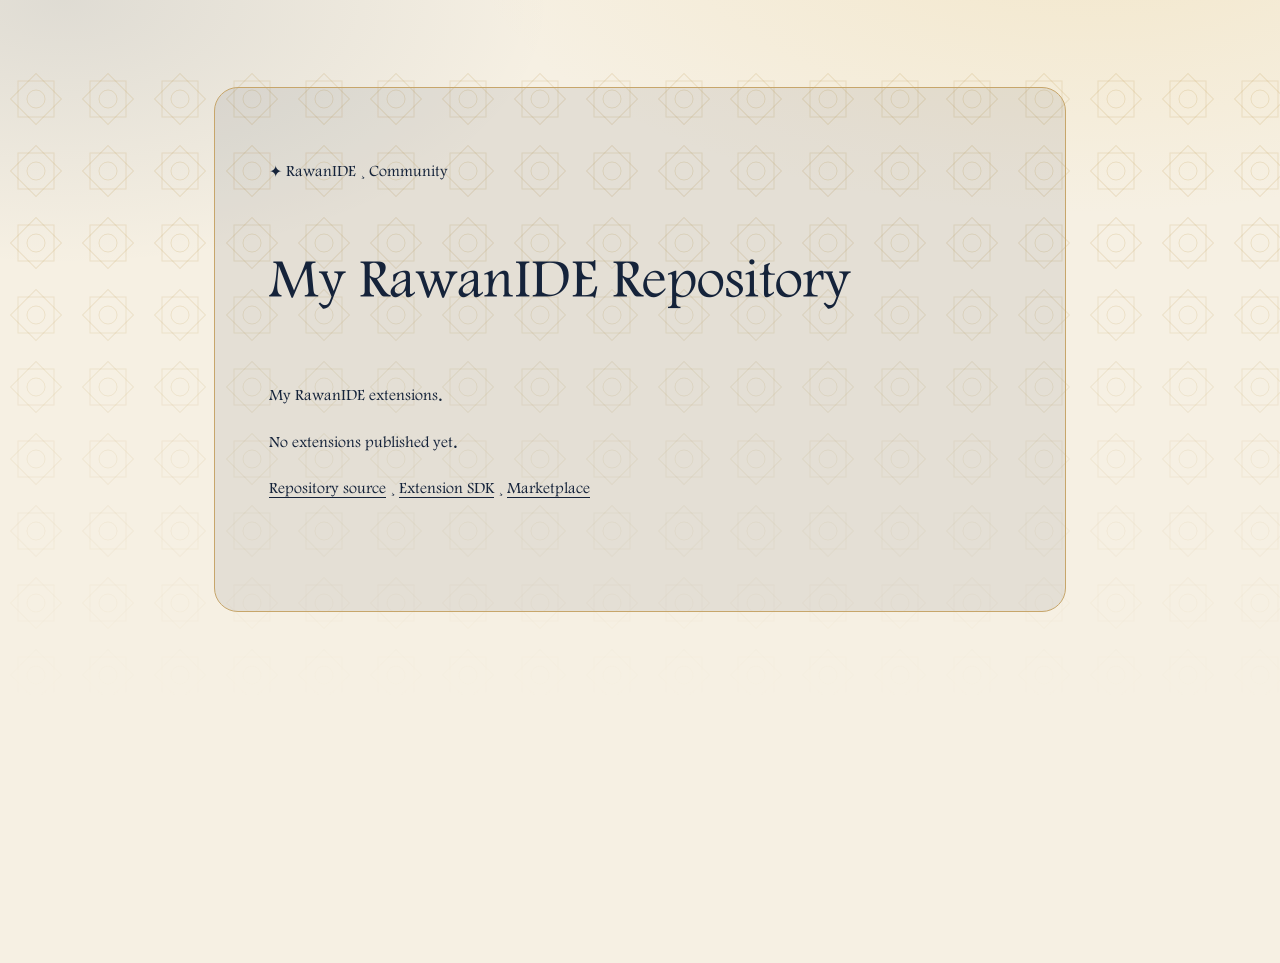
==== index.html @ c5a796df "Initial RawanIDE community repository template" ====
<!doctype html><html lang="en"><head><meta charset="utf-8"><meta name="viewport" content="width=device-width,initial-scale=1"><title>RawanIDE Community Repository</title><link rel="icon" href="./icon.svg"><link rel="stylesheet" href="./assets/site.css"><style>body{margin:0;min-height:100vh} .starter{max-width:900px;margin:7vh auto;padding:24px} .starter article{border:1px solid #c7a66b;border-radius:24px;padding:clamp(22px,5vw,54px);background:rgba(20,32,52,.08)}.starter h1{font-size:clamp(2rem,5vw,3.5rem)}.starter p{line-height:1.9}.starter a{color:inherit;text-decoration:underline} .starter code{font-family:monospace}</style></head><body><main class="starter"><article><p>✦ RawanIDE · Community</p><h1 id="repo-name">Community Repository</h1><p id="repo-description">Extensions for RawanIDE.</p><p id="repo-status">No extensions published yet.</p><p><a id="repo-link" href="https://github.com/elhizazi1/RawanIDE">Repository source</a> · <a href="https://github.com/elhizazi1/rawanide-extension-sdk">Extension SDK</a> · <a href="https://rawanide.elhizazi.me/repositories">Marketplace</a></p><section id="extensions"></section></article></main><!--DATA--><script type="application/json" id="data">{"repository":{"protocol":"1.0","id":"community.example.repository","name":"My RawanIDE Repository","publisher":"Your Publisher Name","description":"My RawanIDE extensions.","homepageUrl":"https://elhizazi1.github.io/rawanide-community-repository-template/","repositoryUrl":"https://github.com/elhizazi1/rawanide-community-repository-template","icon":"https://raw.githubusercontent.com/elhizazi1/rawanide-community-repository-template/main/icon.svg","i18n":{"ar":{"name":"مستودع إضافاتي","description":"إضافاتي لتطبيق روان IDE."},"en":{"name":"My RawanIDE Repository","description":"My extensions for RawanIDE."}},"extensions":[]}}</script><!--/DATA--><script>try{const r=JSON.parse(document.getElementById('data').textContent).repository;if(r){document.title=r.name;document.getElementById('repo-name').textContent=r.name;document.getElementById('repo-description').textContent=r.description;document.getElementById('repo-link').href=r.repositoryUrl;const items=r.extensions||[];document.getElementById('repo-status').textContent=items.length?items.length+' published version(s)':'No extensions published yet.';const box=document.getElementById('extensions');for(const x of items){const p=document.createElement('p');const a=document.createElement('a');a.href=x.downloadUrl;a.textContent=x.name+' · '+x.version;p.appendChild(a);box.appendChild(p)}}}catch(e){console.error(e)}</script></body></html>
---- assets/site.css ----
@font-face { font-family: "Maghribi Assile"; src: url("./fonts/maghribi-assile.ttf") format("truetype"); font-style: normal; font-weight: 100 900; font-display: swap; }
/* Jamal repository pages, v5: one consolidated stylesheet. No external fonts, scripts or images.
   Layout rule: every hero is one CSS grid with named areas (media | id | lead | extra); no absolute positioning, no magic offsets. */
:root {
  --paper: #f6f0e3; --surface: #fffdf8; --ink: #15233a; --ink-2: #5b6578; --line: #e0d3b4; --line-gold: #cfb06a;
  --accent: #8a6420; --lapis: #14294a; --ochre: #b8872b; --ochre-soft: rgba(184,135,43,.16);
  --code-bg: #f8f2e4; --danger: #a33a3a; --ok: #2f6b4f;
  --btn-bg: var(--lapis); --btn-ink: #f3d98b; --h2-ink: var(--lapis); --nav-on: var(--lapis);
  --gold: linear-gradient(135deg, #8f6a1f 0%, #e6c36a 45%, #b8872b 70%, #f0d78c 100%);
  --title: linear-gradient(135deg, #6d4c12, #b8872b 50%, #7a5614);
  --shadow: 0 1px 0 rgba(255,255,255,.7) inset, 0 12px 32px -16px rgba(20,41,74,.28);
  --r: 14px; --r-sm: 10px; --nav-h: 46px;
  --font: "Maghribi Assile", serif;
  --font-head: "Maghribi Assile", serif;
  --mono: ui-monospace, "SFMono-Regular", Menlo, Consolas, "Roboto Mono", monospace;
}
@media (prefers-color-scheme: dark) {
  :root:not([data-theme="light"]) {
    --paper: #0a1424; --surface: #101f38; --ink: #f1e8d0; --ink-2: #a9b3c4; --line: #2b3d5e; --line-gold: #8a7340;
    --accent: #e6c36a; --ochre: #e6c36a; --ochre-soft: rgba(230,195,106,.16); --code-bg: #0c1a30; --danger: #ff8a8e; --ok: #8fd6b0;
    --btn-bg: var(--gold); --btn-ink: #1a1405; --h2-ink: #f1e3b2; --nav-on: #f1e3b2;
    --title: linear-gradient(135deg, #f6e4a6, #d6a93f 55%, #f6e4a6);
    --shadow: 0 1px 0 rgba(255,255,255,.04) inset, 0 16px 36px -18px rgba(0,0,0,.8);
  }
}

* { box-sizing: border-box; }
html { -webkit-text-size-adjust: 100%; scroll-behavior: smooth; scroll-padding-top: calc(var(--nav-h) + 14px); }
body {
  margin: 0; position: relative; min-height: 100vh; color: var(--ink);
  font: 400 16px/1.8 var(--font);
  background: radial-gradient(900px 420px at 85% -80px, rgba(230,195,106,.20), transparent 70%),
              radial-gradient(700px 380px at 5% 0, rgba(20,41,74,.10), transparent 70%), var(--paper);
}
body::before {
  content: ""; position: absolute; inset: 0 0 auto 0; height: 640px; z-index: -1; pointer-events: none;
  background-image: url("data:image/svg+xml;utf8,<svg xmlns='http://www.w3.org/2000/svg' width='72' height='72' viewBox='0 0 72 72'><g fill='none' stroke='%23b8872b' stroke-opacity='.16' stroke-width='1'><rect x='18' y='18' width='36' height='36'/><rect x='18' y='18' width='36' height='36' transform='rotate(45 36 36)'/><circle cx='36' cy='36' r='9'/></g></svg>");
  -webkit-mask-image: linear-gradient(to bottom, #000 30%, transparent); mask-image: linear-gradient(to bottom, #000 30%, transparent);
}
a { color: var(--accent); text-underline-offset: 3px; }
a:hover { text-decoration-thickness: 2px; }
:focus-visible { outline: 3px solid var(--accent); outline-offset: 3px; border-radius: 6px; }
.wrap { width: min(100% - 32px, 1040px); margin-inline: auto; }
.visually-hidden { position: absolute; width: 1px; height: 1px; overflow: hidden; clip: rect(0 0 0 0); white-space: nowrap; }

/* ---------- header + sticky tabs (identical on every page) ---------- */
.bar { padding-block: 12px; }
.bar-in { display: flex; flex-wrap: wrap; align-items: center; justify-content: space-between; gap: 8px 12px; }
.brand { display: inline-flex; flex: none; align-items: center; gap: 10px; color: var(--ink); text-decoration: none; font: 700 21px/1.3 var(--font-head); }
.brand img { width: 36px; height: 36px; flex: none; border-radius: 10px; display: block; box-shadow: 0 0 0 1.5px #d9b45a, 0 6px 14px -6px rgba(20,41,74,.5); }
.brand span { white-space: nowrap; overflow: hidden; text-overflow: ellipsis; }
.langs { display: inline-flex; flex: none; border: 1px solid var(--line); border-radius: 999px; padding: 2px; background: var(--surface); box-shadow: var(--shadow); }
.langs button { appearance: none; border: 0; background: transparent; color: var(--ink-2); font: 600 13px/1 var(--font); padding: 8px 12px; border-radius: 999px; cursor: pointer; min-height: 34px; }
.langs button[aria-pressed="true"] { background: var(--lapis); color: #f3d98b; }
@media (prefers-color-scheme: dark) { :root:not([data-theme="light"]) .langs button[aria-pressed="true"] { background: var(--gold); color: #1a1405; } }

@media (max-width: 479px) { /* four language buttons (GitLab build) must not squeeze the brand */
  .brand { font-size: 18px; gap: 8px; }
  .brand img { width: 32px; height: 32px; }
  .langs button { padding: 8px 9px; font-size: 12.5px; }
}

.nav { position: sticky; top: 0; z-index: 30; background: var(--paper); border-top: 1px solid var(--line); }
@supports (background: color-mix(in srgb, red, blue)) {
  .nav { background: color-mix(in srgb, var(--paper) 92%, transparent); -webkit-backdrop-filter: blur(14px); backdrop-filter: blur(14px); }
}
.nav::after { content: ""; position: absolute; inset: auto 0 0 0; height: 2px; background: linear-gradient(90deg, transparent, var(--line-gold) 15%, #f0d78c 50%, var(--line-gold) 85%, transparent); }
.nav-in { display: flex; height: var(--nav-h); overflow-x: auto; scrollbar-width: none; }
.nav-in::-webkit-scrollbar { display: none; }
.nav a { position: relative; flex: 1 1 auto; display: grid; place-items: center; padding-inline: 12px; white-space: nowrap; text-decoration: none; color: var(--ink-2); font: 700 14.5px/1 var(--font); }
.nav a::after { content: ""; position: absolute; inset: auto 10px 0; height: 3px; border-radius: 3px 3px 0 0; background: var(--gold); transform: scaleX(0); transition: transform .25s; }
.nav a:hover, .nav a[aria-current="page"], .nav a[aria-current="true"] { color: var(--nav-on); }
.nav a:hover::after, .nav a[aria-current="page"]::after, .nav a[aria-current="true"]::after { transform: scaleX(1); }

/* ---------- hero: one grid, three variants ---------- */
.hero {
  --media: 84px; --gap: 14px;
  position: relative; display: grid; align-items: center; column-gap: var(--gap); row-gap: 16px;
  grid-template-columns: var(--media) minmax(0, 1fr);
  grid-template-areas: "media id" "lead lead" "extra extra";
  margin-top: 18px; padding: 18px;
  background: var(--surface); border: 1px solid var(--line-gold); border-radius: 22px; box-shadow: var(--shadow);
}
@supports (background: color-mix(in srgb, red, blue)) { .hero { background: linear-gradient(160deg, var(--surface), color-mix(in srgb, var(--surface) 72%, var(--paper))); } }
.hero::before { content: ""; position: absolute; inset: 6px; border: 1px solid rgba(184,135,43,.30); border-radius: 17px; pointer-events: none; }
body[data-page="ext"] .hero { --media: 76px; grid-template-areas: "crumb crumb" "media id" "lead lead" "extra extra"; }
body[data-page="about"] .hero { --media: 84px; }

.hero-media { grid-area: media; min-width: 0; }
.hero-id { grid-area: id; justify-self: start; min-width: 96px; max-width: 100%; }
.hero > .lead { grid-area: lead; }
.hero-extra { grid-area: extra; min-width: 0; }
.hero > .crumb { grid-area: crumb; justify-self: start; }
.hero-media img { display: block; width: 100%; height: auto; aspect-ratio: 1; object-fit: contain; border-radius: 22%; box-shadow: 0 0 0 2px #d9b45a, 0 12px 26px -12px rgba(20,41,74,.6); }

.hero h1 {
  margin: 0; font: 700 clamp(26px, 5.2vw, 46px)/1.45 var(--font-head); letter-spacing: 0; color: var(--lapis);
  background: var(--title); -webkit-background-clip: text; background-clip: text; -webkit-text-fill-color: transparent;
}
body[data-page="ext"] .hero h1 { font-size: clamp(22px, 4.4vw, 38px); }
/* ornament: its width is the title's width, because .hero-id shrink-wraps the h1 */
.orn { display: flex; align-items: center; gap: 8px; margin-top: 4px; }
.orn::before, .orn::after { content: ""; flex: 1; height: 1px; }
.orn::before { background: linear-gradient(90deg, transparent, var(--line-gold)); }
.orn::after { background: linear-gradient(270deg, transparent, var(--line-gold)); }
[dir="rtl"] .orn::before { background: linear-gradient(270deg, transparent, var(--line-gold)); }
[dir="rtl"] .orn::after { background: linear-gradient(90deg, transparent, var(--line-gold)); }
.orn i { flex: none; width: 8px; height: 8px; background: var(--ochre); transform: rotate(45deg); }

.lead { margin: 0; max-width: 58ch; color: var(--ink-2); font-size: clamp(16px, 2.4vw, 19px); line-height: 1.9; }
.crumb { display: inline-flex; align-items: center; gap: 8px; padding: 8px 14px; border: 1px solid var(--line); border-radius: 999px; background: var(--surface); text-decoration: none; font: 700 14px/1.2 var(--font); }
[dir="rtl"] .crumb .arrow { transform: scaleX(-1); }

@media (min-width: 720px) {
  .hero { --gap: 28px; padding: 40px; row-gap: 14px; }
  .hero::before { inset: 8px; }
  body[data-page="repo"] .hero { --media: 172px; grid-template-columns: minmax(0, 1fr) var(--media); grid-template-areas: "id media" "lead media" "extra media"; }
  body[data-page="ext"] .hero { --media: 104px; grid-template-areas: "crumb crumb" "media id" "media lead" "media extra"; }
  body[data-page="about"] .hero { --media: 128px; grid-template-areas: "media id" "media lead" "media extra"; }
  body[data-page="ext"] .hero-media, body[data-page="about"] .hero-media { align-self: start; }
}

/* ---------- seal ---------- */
.seal { display: block; width: 100%; height: auto; aspect-ratio: 1; color: var(--ink-2); direction: ltr; unicode-bidi: isolate; filter: drop-shadow(0 10px 18px rgba(184,135,43,.35)); }
.seal .ring { fill: none; stroke: currentColor; stroke-width: 2; }
.seal .ring-dash { fill: none; stroke: currentColor; stroke-width: 1; stroke-dasharray: 2 5; opacity: .7; }
.seal .star { fill: none; stroke: currentColor; stroke-width: 2.2; stroke-linejoin: round; }
.seal .ringtext { font: 600 10.5px var(--mono); fill: currentColor; }
.seal .core { font: 800 19px var(--font-head); fill: currentColor; text-anchor: middle; paint-order: stroke; stroke: var(--surface); stroke-width: 5px; stroke-linejoin: round; }
.seal .core.small { font-size: 14px; }
.seal[data-state="verified"] { color: var(--ochre); }
.seal[data-state="verified"] .star { fill: rgba(230,195,106,.28); stroke-dasharray: 400; animation: draw 1.1s ease-out both; }
.seal[data-state="verified"] .ring { stroke-width: 3; }
.seal[data-state="pending"] .ring, .seal[data-state="unknown"] .ring { stroke-dasharray: 6 5; }
@keyframes draw { from { stroke-dashoffset: 400; } to { stroke-dashoffset: 0; } }
/* Preserve the full ornamental verification seal at normal mobile zoom.
   Previously the ring inscription disappeared below 720px, so the badge
   looked different at 100% than at 67% browser zoom. */
@media (max-width: 719px) {
  body[data-page="repo"] .hero { --media: clamp(96px, 26vw, 116px); }
  .seal .ringtext { visibility: visible; }
  .seal .core { font-size: 19px; }
  .seal .core.small { font-size: 14px; }
}
@media (prefers-reduced-motion: reduce) { .seal[data-state="verified"] .star { animation: none; } }

/* ---------- address box, buttons, status ---------- */
.address { display: flex; align-items: stretch; max-width: 640px; background: var(--surface); border: 1px solid var(--line-gold); border-radius: var(--r); box-shadow: var(--shadow); overflow: hidden; }
.address-field { flex: 1; min-width: 0; align-self: center; padding: 12px 14px; font: 500 13px/1.6 var(--mono); direction: ltr; text-align: left; overflow-wrap: anywhere; }
.btn {
  appearance: none; border: 0; cursor: pointer; display: inline-flex; align-items: center; justify-content: center;
  min-height: 46px; padding: 0 20px; border-radius: var(--r-sm); background: var(--btn-bg); color: var(--btn-ink);
  font: 700 14.5px/1 var(--font); white-space: nowrap; text-decoration: none; transition: filter .2s, transform .2s;
}
.btn:hover { filter: brightness(1.12); }
.btn:active { transform: translateY(1px); }
.btn.ghost { background: transparent; color: var(--accent); border: 1px solid var(--line-gold); }
.btn.small { min-height: 34px; padding: 0 12px; font-size: 13px; border-radius: 8px; }
.btn[data-done="1"] { background: var(--ok); color: #fff; }
.address .btn { border-radius: 0; min-height: 0; min-width: 96px; }
.actions { display: flex; flex-wrap: wrap; gap: 10px; }
.status { display: flex; align-items: center; gap: 8px; margin: 14px 0 0; font: 600 14px/1.5 var(--font); color: var(--ink-2); }
.status::before { content: ""; flex: none; width: 10px; height: 10px; border-radius: 50%; background: var(--line); }
.status[data-state="verified"] { color: var(--ink); }
.status[data-state="verified"]::before { background: var(--ochre); box-shadow: 0 0 0 4px var(--ochre-soft); }
.status[data-state="pending"]::before { background: transparent; border: 2px dashed var(--ink-2); }
.status[data-state="unknown"]::before { background: var(--danger); opacity: .7; }

/* ---------- sections ---------- */
section { margin-top: clamp(30px, 6vw, 52px); }
h2 { display: flex; align-items: center; gap: 14px; margin: 0 0 16px; font: 700 clamp(24px, 4.4vw, 34px)/1.4 var(--font-head); color: var(--h2-ink); }
h2::after { content: ""; flex: 1; height: 1px; background: linear-gradient(90deg, var(--line-gold), transparent); }
[dir="rtl"] h2::after { background: linear-gradient(270deg, var(--line-gold), transparent); }
h3 { margin: 0; font: 700 20px/1.4 var(--font-head); }
.hint { margin: 0 0 16px; color: var(--ink-2); font-size: 15px; }

.steps { list-style: none; margin: 0; padding: 0; display: grid; gap: 12px; counter-reset: step; }
.steps li { counter-increment: step; display: grid; grid-template-columns: 36px minmax(0, 1fr); gap: 14px; align-items: center; padding: 14px 16px; background: var(--surface); border: 1px solid var(--line); border-radius: var(--r); box-shadow: var(--shadow); }
.steps li::before { content: counter(step); display: grid; place-items: center; width: 36px; height: 36px; border-radius: 50%; background: var(--gold); color: #1a1405; font: 700 18px/1 var(--font-head); box-shadow: 0 6px 14px -6px rgba(184,135,43,.7); }
.steps p { margin: 0; }
@media (min-width: 760px) {
  .steps { grid-template-columns: repeat(3, minmax(0, 1fr)); }
  .steps li { grid-template-columns: 1fr; align-items: start; gap: 10px; padding: 18px; }
}

.list { display: grid; gap: 16px; grid-template-columns: repeat(auto-fill, minmax(min(100%, 420px), 1fr)); }
.row { position: relative; display: grid; grid-template-columns: 56px minmax(0, 1fr) auto; gap: 14px; align-items: center; padding: 16px; color: inherit; text-decoration: none; background: var(--surface); border: 1px solid var(--line); border-radius: var(--r); box-shadow: var(--shadow); transition: transform .25s, border-color .25s, box-shadow .25s; }
.row:hover { transform: translateY(-3px); border-color: var(--line-gold); box-shadow: 0 18px 36px -18px rgba(184,135,43,.5); }
.row img { display: block; width: 56px; height: 56px; border-radius: 14px; box-shadow: 0 0 0 1.5px #d9b45a, 0 10px 22px -10px rgba(20,41,74,.5); }
.row .meta { margin-top: 8px; }
.row p { margin: 8px 0 0; color: var(--ink-2); font-size: 15px; line-height: 1.7; display: -webkit-box; -webkit-line-clamp: 2; -webkit-box-orient: vertical; overflow: hidden; }
.chev { color: var(--ochre); font-size: 22px; line-height: 1; }
[dir="rtl"] .chev { transform: scaleX(-1); }
@media (min-width: 720px) { .row { grid-template-columns: 64px minmax(0, 1fr) auto; gap: 16px; padding: 20px; } .row img { width: 64px; height: 64px; } }
.empty { padding: 18px; color: var(--ink-2); border: 1px dashed var(--line); border-radius: var(--r); }

.meta { display: flex; flex-wrap: wrap; gap: 8px; }
.tag { display: inline-flex; align-items: center; padding: 7px 12px; font: 700 12.5px/1 var(--font); color: var(--accent); background: rgba(184,135,43,.08); border: 1px solid #d9bf7f; border-radius: 999px; unicode-bidi: plaintext; }
.tag.safe { color: var(--ok); background: rgba(47,107,79,.10); border-color: rgba(47,107,79,.45); }
.tag.safe::before { content: "✓"; margin-inline-end: 6px; font-weight: 800; }
@media (prefers-color-scheme: dark) { :root:not([data-theme="light"]) .tag.safe { background: rgba(143,214,176,.08); border-color: rgba(143,214,176,.45); } }

dl.facts { display: grid; grid-template-columns: minmax(120px, 220px) minmax(0, 1fr); margin: 0; overflow: hidden; background: var(--surface); border: 1px solid var(--line-gold); border-radius: var(--r); box-shadow: var(--shadow); }
dl.facts dt, dl.facts dd { margin: 0; padding: 12px 16px; border-bottom: 1px solid var(--line); }
dl.facts dt { background: var(--ochre-soft); color: var(--ink); font-weight: 700; font-size: 14px; }
dl.facts dd { min-width: 0; overflow-wrap: anywhere; }
dl.facts dt:nth-last-of-type(1), dl.facts dt:nth-last-of-type(1) + dd { border-bottom: 0; }
.mono { font: 13.5px var(--mono); direction: ltr; unicode-bidi: isolate; }
[dir="rtl"] dd.mono { text-align: right; }
.hash { display: flex; align-items: center; gap: 10px; flex-wrap: wrap; }
.hash .mono { word-break: break-all; }
@media (max-width: 640px) {
  dl.facts { grid-template-columns: 1fr; }
  dl.facts dt { border-bottom: 0; padding-bottom: 4px; }
  dl.facts dd { padding-top: 10px; }
}

.cards { display: grid; gap: 14px; grid-template-columns: repeat(auto-fill, minmax(min(100%, 230px), 1fr)); }
.card { display: grid; gap: 2px; padding: 16px 18px; color: inherit; text-decoration: none; background: var(--surface); border: 1px solid var(--line); border-radius: var(--r); box-shadow: var(--shadow); transition: transform .25s, border-color .25s; }
a.card:hover { transform: translateY(-3px); border-color: var(--line-gold); }
.card small { color: var(--accent); font: 700 13px/1.6 var(--font); }
.card b { font: 700 17px/1.5 var(--mono); direction: ltr; unicode-bidi: isolate; overflow-wrap: anywhere; }
[dir="rtl"] .card b { text-align: right; }

.tools { display: flex; flex-wrap: wrap; gap: 10px; margin: 0 0 16px; }
.tools input { flex: 1; min-width: 200px; padding: 14px 16px; font: 500 15px/1 var(--font); color: var(--ink); background: var(--surface); border: 1px solid var(--line); border-radius: 999px; }
.tools input:focus { outline: 3px solid var(--ochre-soft); border-color: var(--line-gold); }
.tools .count { align-self: center; color: var(--ink-2); font: 600 13px/1 var(--font); }

/* extension content blocks (snippets, commands, terminal theme) */
.panel { background: var(--surface); border: 1px solid var(--line-gold); border-radius: var(--r); box-shadow: var(--shadow); }
.snip { display: grid; gap: 8px; padding: 14px 16px; border-bottom: 1px solid var(--line); }
.snip:last-child { border-bottom: 0; }
.snip-top { display: flex; flex-wrap: wrap; align-items: center; gap: 8px 12px; }
.snip small { color: var(--ink-2); }
.trigger { padding: 6px 10px; font: 700 14px/1 var(--mono); direction: ltr; color: #f3d98b; background: var(--lapis); border-radius: 6px; }
pre.code { margin: 0; padding: 12px 14px; overflow-x: auto; font: 13px/1.6 var(--mono); direction: ltr; text-align: left; tab-size: 2; background: var(--code-bg); border: 1px solid var(--line); border-radius: 8px; }
.term { padding: 18px; overflow-x: auto; font: 14px/1.7 var(--mono); direction: ltr; text-align: left; border-radius: var(--r); }
.term .cursor { display: inline-block; width: .6em; height: 1.1em; vertical-align: -.2em; }
.swatches { display: grid; grid-template-columns: repeat(8, minmax(0, 1fr)); gap: 6px; margin-top: 14px; }
.swatches span { aspect-ratio: 1; border-radius: 6px; border: 1px solid rgba(127,127,127,.35); }

/* ---------- footer ---------- */
footer { margin-top: clamp(36px, 7vw, 64px); color: #c9d2e3; font-size: 14px; background: var(--lapis); border-top: 3px solid transparent; border-image: var(--gold) 1; }
footer a { color: #f3d98b; }
.foot { display: grid; gap: 10px; padding-block: 24px 30px; }
.foot .links { display: flex; flex-wrap: wrap; gap: 6px 18px; }
@media (min-width: 720px) { .foot { grid-template-columns: minmax(0, 1fr) auto; align-items: center; } .foot small { grid-column: 1 / -1; } }

/* Extension screenshots: one swipeable row */
.shots { display: flex; gap: 14px; overflow-x: auto; padding: 4px 2px 12px; scroll-snap-type: x proximity; -webkit-overflow-scrolling: touch; }
.shots figure { flex: 0 0 auto; margin: 0; width: min(78vw, 300px); scroll-snap-align: start; }
.shots a { display: block; background: var(--surface); border: 1px solid var(--line); border-radius: var(--r); overflow: hidden; box-shadow: var(--shadow); }
.shots img { display: block; width: 100%; height: auto; }
.shots figcaption { margin-top: 8px; color: var(--muted, inherit); font-size: 13px; line-height: 1.6; }

/* Single default Maghribi Assile font for Arabic and English site text. */

/* Shared typography for both language modes. */
html, body, button, input, select, textarea { font-family: var(--font); }
html code, html pre, html kbd, html samp, html .mono, html .address-field, html .trigger, html .term, html .card b { font-family: var(--mono); }
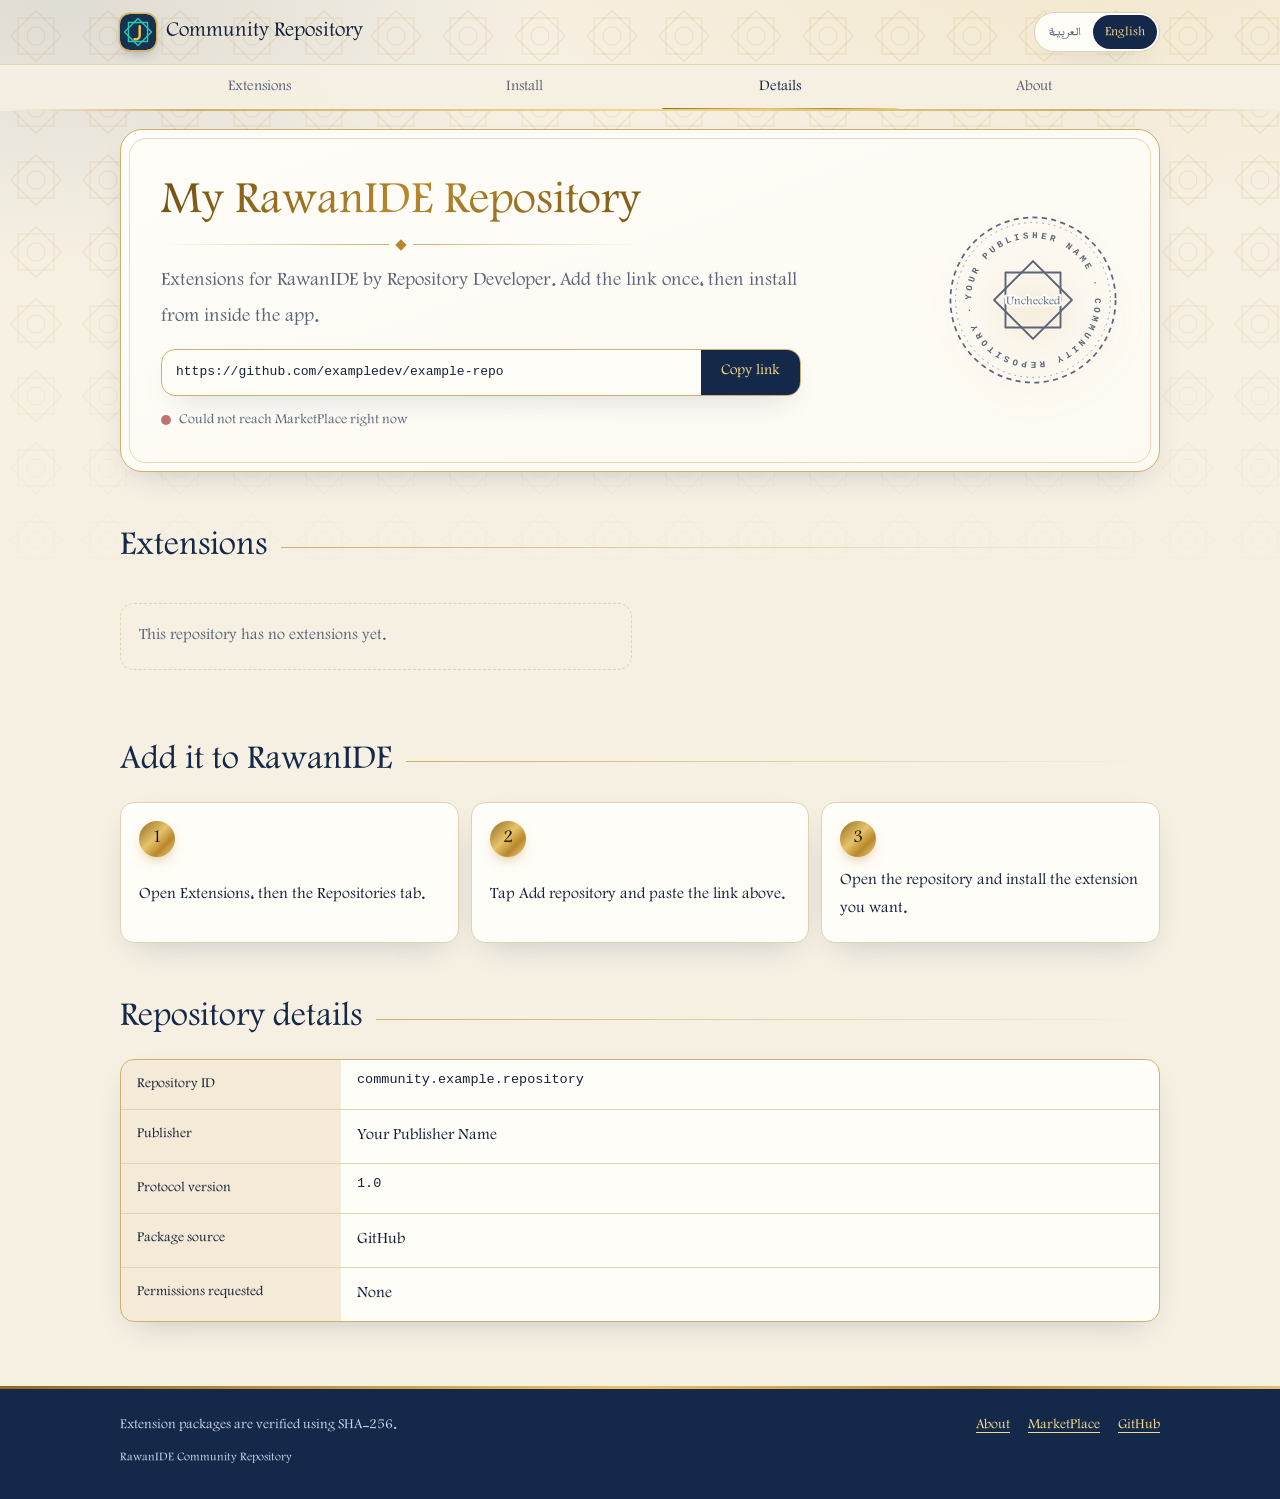
==== commit 22670593: "update" ====
--- a/index.html
+++ b/index.html
@@ -1 +1,83 @@
-<!doctype html><html lang="en"><head><meta charset="utf-8"><meta name="viewport" content="width=device-width,initial-scale=1"><title>RawanIDE Community Repository</title><link rel="icon" href="./icon.svg"><link rel="stylesheet" href="./assets/site.css"><style>body{margin:0;min-height:100vh} .starter{max-width:900px;margin:7vh auto;padding:24px} .starter article{border:1px solid #c7a66b;border-radius:24px;padding:clamp(22px,5vw,54px);background:rgba(20,32,52,.08)}.starter h1{font-size:clamp(2rem,5vw,3.5rem)}.starter p{line-height:1.9}.starter a{color:inherit;text-decoration:underline} .starter code{font-family:monospace}</style></head><body><main class="starter"><article><p>✦ RawanIDE · Community</p><h1 id="repo-name">Community Repository</h1><p id="repo-description">Extensions for RawanIDE.</p><p id="repo-status">No extensions published yet.</p><p><a id="repo-link" href="https://github.com/elhizazi1/RawanIDE">Repository source</a> · <a href="https://github.com/elhizazi1/rawanide-extension-sdk">Extension SDK</a> · <a href="https://rawanide.elhizazi.me/repositories">Marketplace</a></p><section id="extensions"></section></article></main><!--DATA--><script type="application/json" id="data">{"repository":{"protocol":"1.0","id":"community.example.repository","name":"My RawanIDE Repository","publisher":"Your Publisher Name","description":"My RawanIDE extensions.","homepageUrl":"https://elhizazi1.github.io/rawanide-community-repository-template/","repositoryUrl":"https://github.com/elhizazi1/rawanide-community-repository-template","icon":"https://raw.githubusercontent.com/elhizazi1/rawanide-community-repository-template/main/icon.svg","i18n":{"ar":{"name":"مستودع إضافاتي","description":"إضافاتي لتطبيق روان IDE."},"en":{"name":"My RawanIDE Repository","description":"My extensions for RawanIDE."}},"extensions":[]}}</script><!--/DATA--><script>try{const r=JSON.parse(document.getElementById('data').textContent).repository;if(r){document.title=r.name;document.getElementById('repo-name').textContent=r.name;document.getElementById('repo-description').textContent=r.description;document.getElementById('repo-link').href=r.repositoryUrl;const items=r.extensions||[];document.getElementById('repo-status').textContent=items.length?items.length+' published version(s)':'No extensions published yet.';const box=document.getElementById('extensions');for(const x of items){const p=document.createElement('p');const a=document.createElement('a');a.href=x.downloadUrl;a.textContent=x.name+' · '+x.version;p.appendChild(a);box.appendChild(p)}}}catch(e){console.error(e)}</script></body></html>+<!doctype html>
+<html lang="ar" dir="rtl">
+<head>
+<meta charset="utf-8">
+<meta name="viewport" content="width=device-width, initial-scale=1">
+<title>RawanIDE Community Repository</title>
+<meta name="description" content="Customizable RawanIDE extension community repository.">
+<meta name="color-scheme" content="light dark">
+<link rel="icon" href="icon.svg" type="image/svg+xml">
+<link rel="stylesheet" href="assets/site.css">
+<script src="assets/site.js" defer></script>
+<script src="assets/extras.js" defer></script>
+</head>
+<body data-page="repo" data-root="">
+<header class="bar">
+  <div class="wrap bar-in">
+    <a class="brand" href="./"><img src="icon.svg" alt="" width="36" height="36"><span data-i18n="brand">مستودع المجتمع</span></a>
+    <div class="langs" data-langs role="group" aria-label="Language"></div>
+  </div>
+</header>
+<nav class="nav" aria-label="Main">
+  <div class="wrap nav-in">
+    <a href="#extensions" data-i18n="nav_ext" aria-current="true">الإضافات</a>
+    <a href="#how" data-i18n="nav_how">التثبيت</a>
+    <a href="#details" data-i18n="nav_details">التفاصيل</a>
+    <a href="about/" data-i18n="nav_about">عن المطوّر</a>
+  </div>
+</nav>
+<div class="wrap">
+  <main>
+    <div class="hero">
+      <div class="hero-media" data-seal></div>
+      <div class="hero-id">
+        <h1 data-repo-name>مستودع مجتمع RawanIDE</h1>
+        <div class="orn" aria-hidden="true"><i></i></div>
+      </div>
+      <p class="lead" data-i18n="hero_lead">إضافات RawanIDE من مطوري المجتمع. أضف الرابط مرة واحدة ثم ثبّت الإضافات من داخل التطبيق.</p>
+      <div class="hero-extra">
+        <span class="visually-hidden" id="url-label" data-i18n="url_label">رابط المستودع</span>
+        <div class="address">
+          <div class="address-field" data-repo-url aria-labelledby="url-label" tabindex="0"></div>
+          <button class="btn" type="button" data-copy-main>نسخ الرابط</button>
+        </div>
+        <p class="status" data-status data-state="checking" role="status">جارٍ التحقق من MarketPlace…</p>
+      </div>
+    </div>
+
+    <section id="extensions" aria-labelledby="ext-h">
+      <h2 id="ext-h" data-i18n="ext_title">الإضافات</h2>
+      <div class="list" data-ext-list></div>
+    </section>
+
+    <section id="how" aria-labelledby="how-h">
+      <h2 id="how-h" data-i18n="how_title">أضفه إلى RawanIDE</h2>
+      <ol class="steps">
+        <li><p data-i18n="step1">افتح الإضافات ثم تبويب المستودعات.</p></li>
+        <li><p data-i18n="step2">اضغط «إضافة مستودع» والصق الرابط أعلاه.</p></li>
+        <li><p data-i18n="step3">افتح المستودع وثبّت الإضافة التي تريدها.</p></li>
+      </ol>
+    </section>
+
+    <section id="details" aria-labelledby="facts-h">
+      <h2 id="facts-h" data-i18n="facts_title">تفاصيل المستودع</h2>
+      <dl class="facts" data-facts></dl>
+    </section>
+  </main>
+</div>
+
+<footer>
+  <div class="wrap foot">
+    <span data-i18n="foot_note">تُتحقَّق سلامة حزم الإضافات باستخدام SHA-256.</span>
+    <span class="links">
+      <a href="about/" data-i18n="nav_about">عن المطوّر</a>
+      <a href="https://rawanide.elhizazi.me/repositories" rel="noopener" data-i18n="foot_market">MarketPlace</a>
+      <a href="" data-repository-source-link rel="noopener" hidden>Source</a>
+      
+    </span>
+    <small>RawanIDE Community Repository</small>
+  </div>
+</footer>
+<!--DATA--><script type="application/json" id="data">{"repository":{"protocol":"1.0","id":"community.example.repository","name":"My RawanIDE Repository","publisher":"Your Publisher Name","description":"My RawanIDE extensions.","homepageUrl":"https://exampledev.github.io/example-repo/","repositoryUrl":"https://github.com/exampledev/example-repo","icon":"https://raw.githubusercontent.com/exampledev/example-repo/main/icon.svg","i18n":{"ar":{"name":"مستودع إضافاتي","description":"إضافاتي لتطبيق روان IDE."},"en":{"name":"My RawanIDE Repository","description":"My extensions for RawanIDE."}},"extensions":[]},"developer":{"schemaVersion":1,"name":"Your Publisher Name","repositoryName":"My RawanIDE Repository","description":"My RawanIDE extensions.","i18n":{"ar":{"name":"مستودع إضافاتي","description":"إضافاتي لتطبيق روان IDE."}},"avatarUrl":"assets/developer-avatar.svg","website":"","github":"","gitlab":"","email":"","defaultLanguage":"ar"}}</script><!--/DATA-->
+</body>
+</html>
--- a/assets/site.css
+++ b/assets/site.css
@@ -54,7 +54,7 @@
 .langs button[aria-pressed="true"] { background: var(--lapis); color: #f3d98b; }
 @media (prefers-color-scheme: dark) { :root:not([data-theme="light"]) .langs button[aria-pressed="true"] { background: var(--gold); color: #1a1405; } }
 
-@media (max-width: 479px) { /* four language buttons (GitLab build) must not squeeze the brand */
+@media (max-width: 479px) { /* language buttons must not squeeze the brand */
   .brand { font-size: 18px; gap: 8px; }
   .brand img { width: 32px; height: 32px; }
   .langs button { padding: 8px 9px; font-size: 12.5px; }
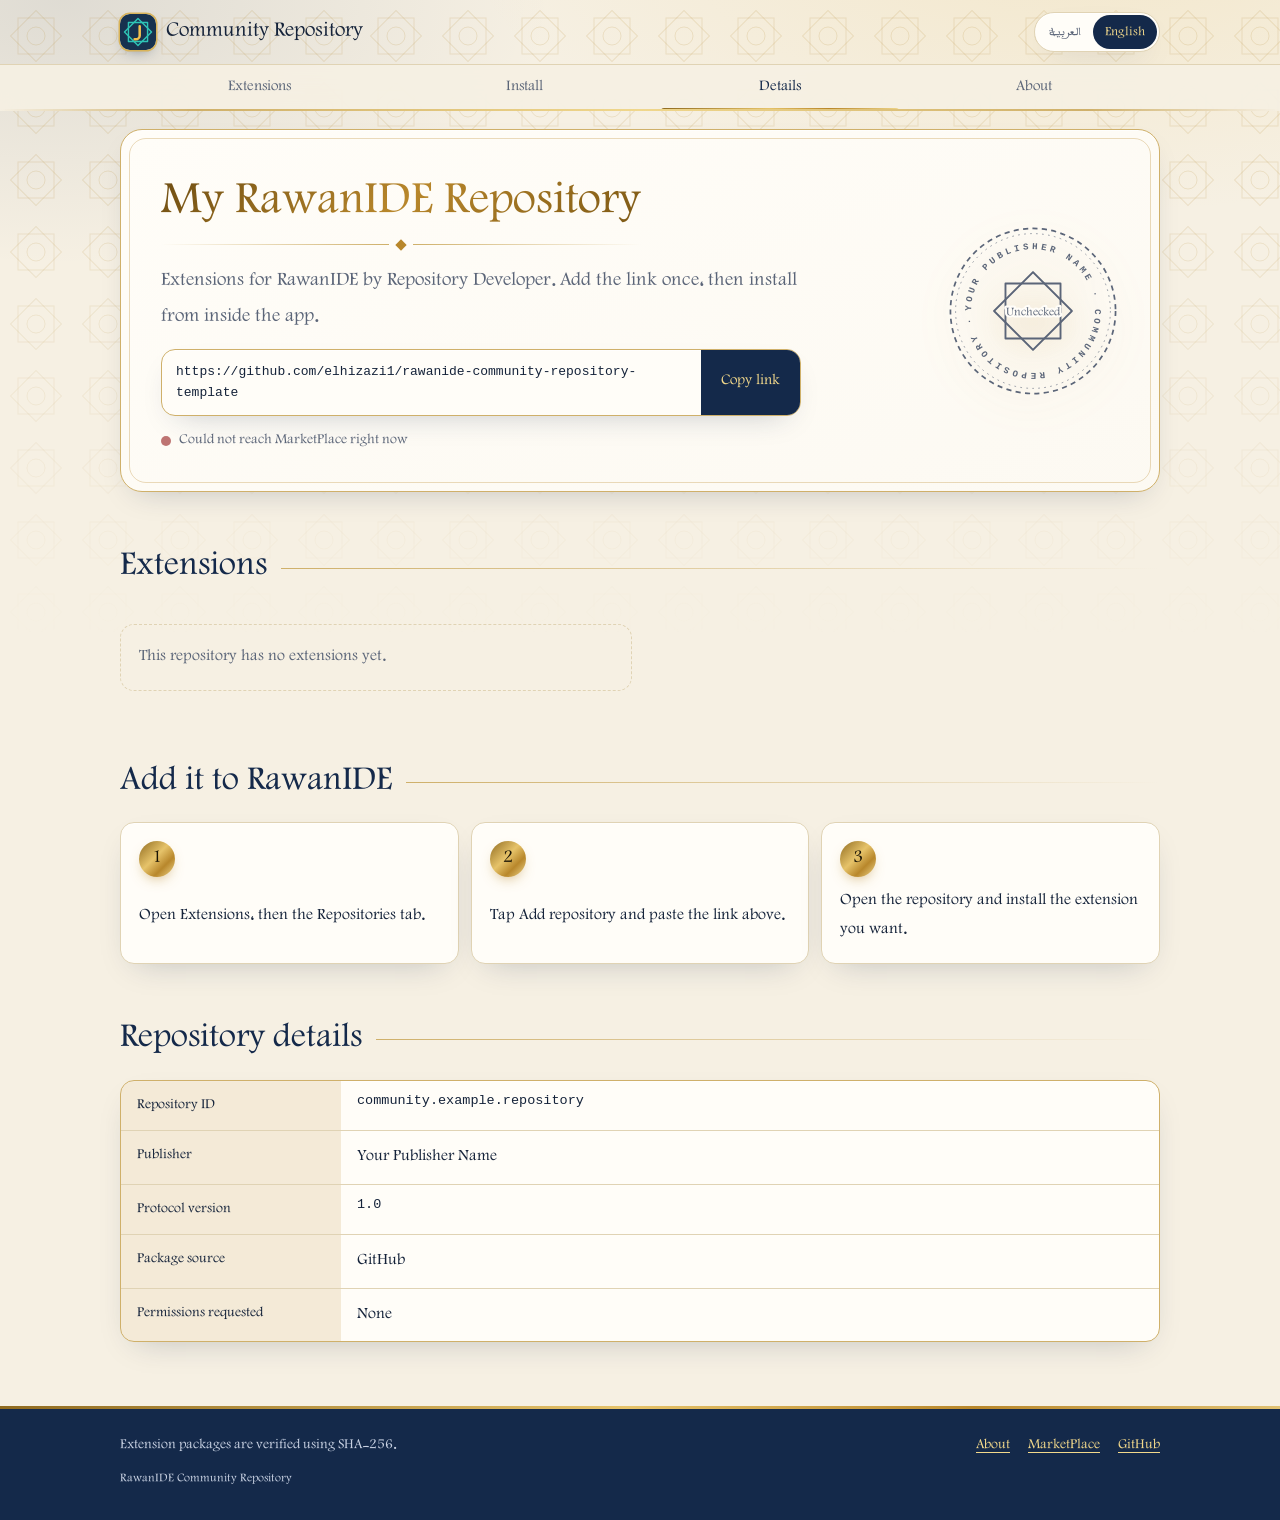
==== commit 63b643f6: "chore: publish community repository [skip ci]" ====
--- a/index.html
+++ b/index.html
@@ -78,6 +78,6 @@
     <small>RawanIDE Community Repository</small>
   </div>
 </footer>
-<!--DATA--><script type="application/json" id="data">{"repository":{"protocol":"1.0","id":"community.example.repository","name":"My RawanIDE Repository","publisher":"Your Publisher Name","description":"My RawanIDE extensions.","homepageUrl":"https://exampledev.github.io/example-repo/","repositoryUrl":"https://github.com/exampledev/example-repo","icon":"https://raw.githubusercontent.com/exampledev/example-repo/main/icon.svg","i18n":{"ar":{"name":"مستودع إضافاتي","description":"إضافاتي لتطبيق روان IDE."},"en":{"name":"My RawanIDE Repository","description":"My extensions for RawanIDE."}},"extensions":[]},"developer":{"schemaVersion":1,"name":"Your Publisher Name","repositoryName":"My RawanIDE Repository","description":"My RawanIDE extensions.","i18n":{"ar":{"name":"مستودع إضافاتي","description":"إضافاتي لتطبيق روان IDE."}},"avatarUrl":"assets/developer-avatar.svg","website":"","github":"","gitlab":"","email":"","defaultLanguage":"ar"}}</script><!--/DATA-->
+<!--DATA--><script type="application/json" id="data">{"repository":{"protocol":"1.0","id":"community.example.repository","name":"My RawanIDE Repository","publisher":"Your Publisher Name","description":"My RawanIDE extensions.","homepageUrl":"https://elhizazi1.github.io/rawanide-community-repository-template/","repositoryUrl":"https://github.com/elhizazi1/rawanide-community-repository-template","icon":"https://raw.githubusercontent.com/elhizazi1/rawanide-community-repository-template/main/icon.svg","i18n":{"ar":{"name":"مستودع إضافاتي","description":"إضافاتي لتطبيق روان IDE."},"en":{"name":"My RawanIDE Repository","description":"My extensions for RawanIDE."}},"extensions":[]},"developer":{"schemaVersion":1,"name":"Your Publisher Name","repositoryName":"My RawanIDE Repository","description":"My RawanIDE extensions.","i18n":{"ar":{"name":"مستودع إضافاتي","description":"إضافاتي لتطبيق روان IDE."}},"avatarUrl":"assets/developer-avatar.svg","website":"","github":"","gitlab":"","email":"","defaultLanguage":"ar"}}</script><!--/DATA-->
 </body>
 </html>
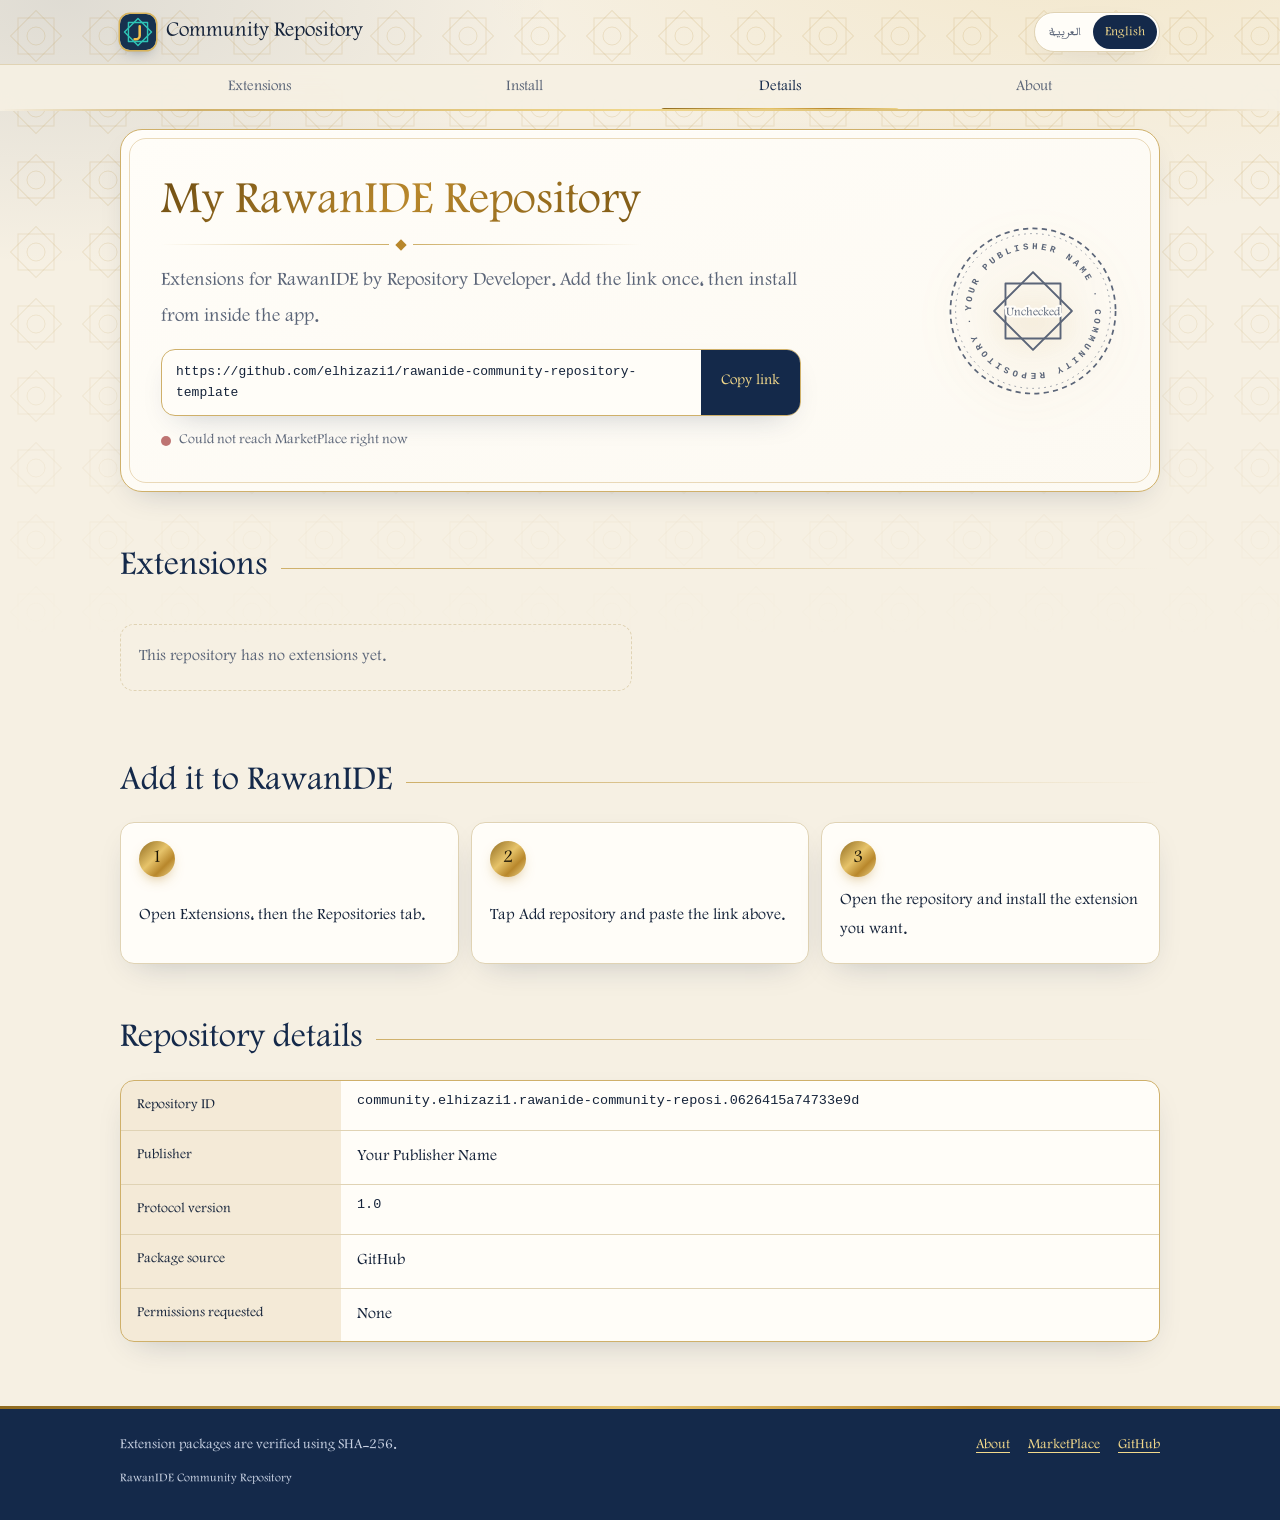
==== commit f563a025: "chore: publish community repository [skip ci]" ====
--- a/index.html
+++ b/index.html
@@ -78,6 +78,6 @@
     <small>RawanIDE Community Repository</small>
   </div>
 </footer>
-<!--DATA--><script type="application/json" id="data">{"repository":{"protocol":"1.0","id":"community.example.repository","name":"My RawanIDE Repository","publisher":"Your Publisher Name","description":"My RawanIDE extensions.","homepageUrl":"https://elhizazi1.github.io/rawanide-community-repository-template/","repositoryUrl":"https://github.com/elhizazi1/rawanide-community-repository-template","icon":"https://raw.githubusercontent.com/elhizazi1/rawanide-community-repository-template/main/icon.svg","i18n":{"ar":{"name":"مستودع إضافاتي","description":"إضافاتي لتطبيق روان IDE."},"en":{"name":"My RawanIDE Repository","description":"My extensions for RawanIDE."}},"extensions":[]},"developer":{"schemaVersion":1,"name":"Your Publisher Name","repositoryName":"My RawanIDE Repository","description":"My RawanIDE extensions.","i18n":{"ar":{"name":"مستودع إضافاتي","description":"إضافاتي لتطبيق روان IDE."}},"avatarUrl":"assets/developer-avatar.svg","website":"","github":"","gitlab":"","email":"","defaultLanguage":"ar"}}</script><!--/DATA-->
+<!--DATA--><script type="application/json" id="data">{"repository":{"protocol":"1.0","id":"community.elhizazi1.rawanide-community-reposi.0626415a74733e9d","name":"My RawanIDE Repository","publisher":"Your Publisher Name","description":"My RawanIDE extensions.","homepageUrl":"https://elhizazi1.github.io/rawanide-community-repository-template/","repositoryUrl":"https://github.com/elhizazi1/rawanide-community-repository-template","icon":"https://raw.githubusercontent.com/elhizazi1/rawanide-community-repository-template/main/icon.svg","i18n":{"ar":{"name":"مستودع إضافاتي","description":"إضافاتي لتطبيق روان IDE."},"en":{"name":"My RawanIDE Repository","description":"My extensions for RawanIDE."}},"extensions":[]},"developer":{"schemaVersion":1,"name":"Your Publisher Name","repositoryName":"My RawanIDE Repository","description":"My RawanIDE extensions.","i18n":{"ar":{"name":"مستودع إضافاتي","description":"إضافاتي لتطبيق روان IDE."}},"avatarUrl":"assets/developer-avatar.svg","website":"","github":"","gitlab":"","email":"","defaultLanguage":"ar"}}</script><!--/DATA-->
 </body>
 </html>
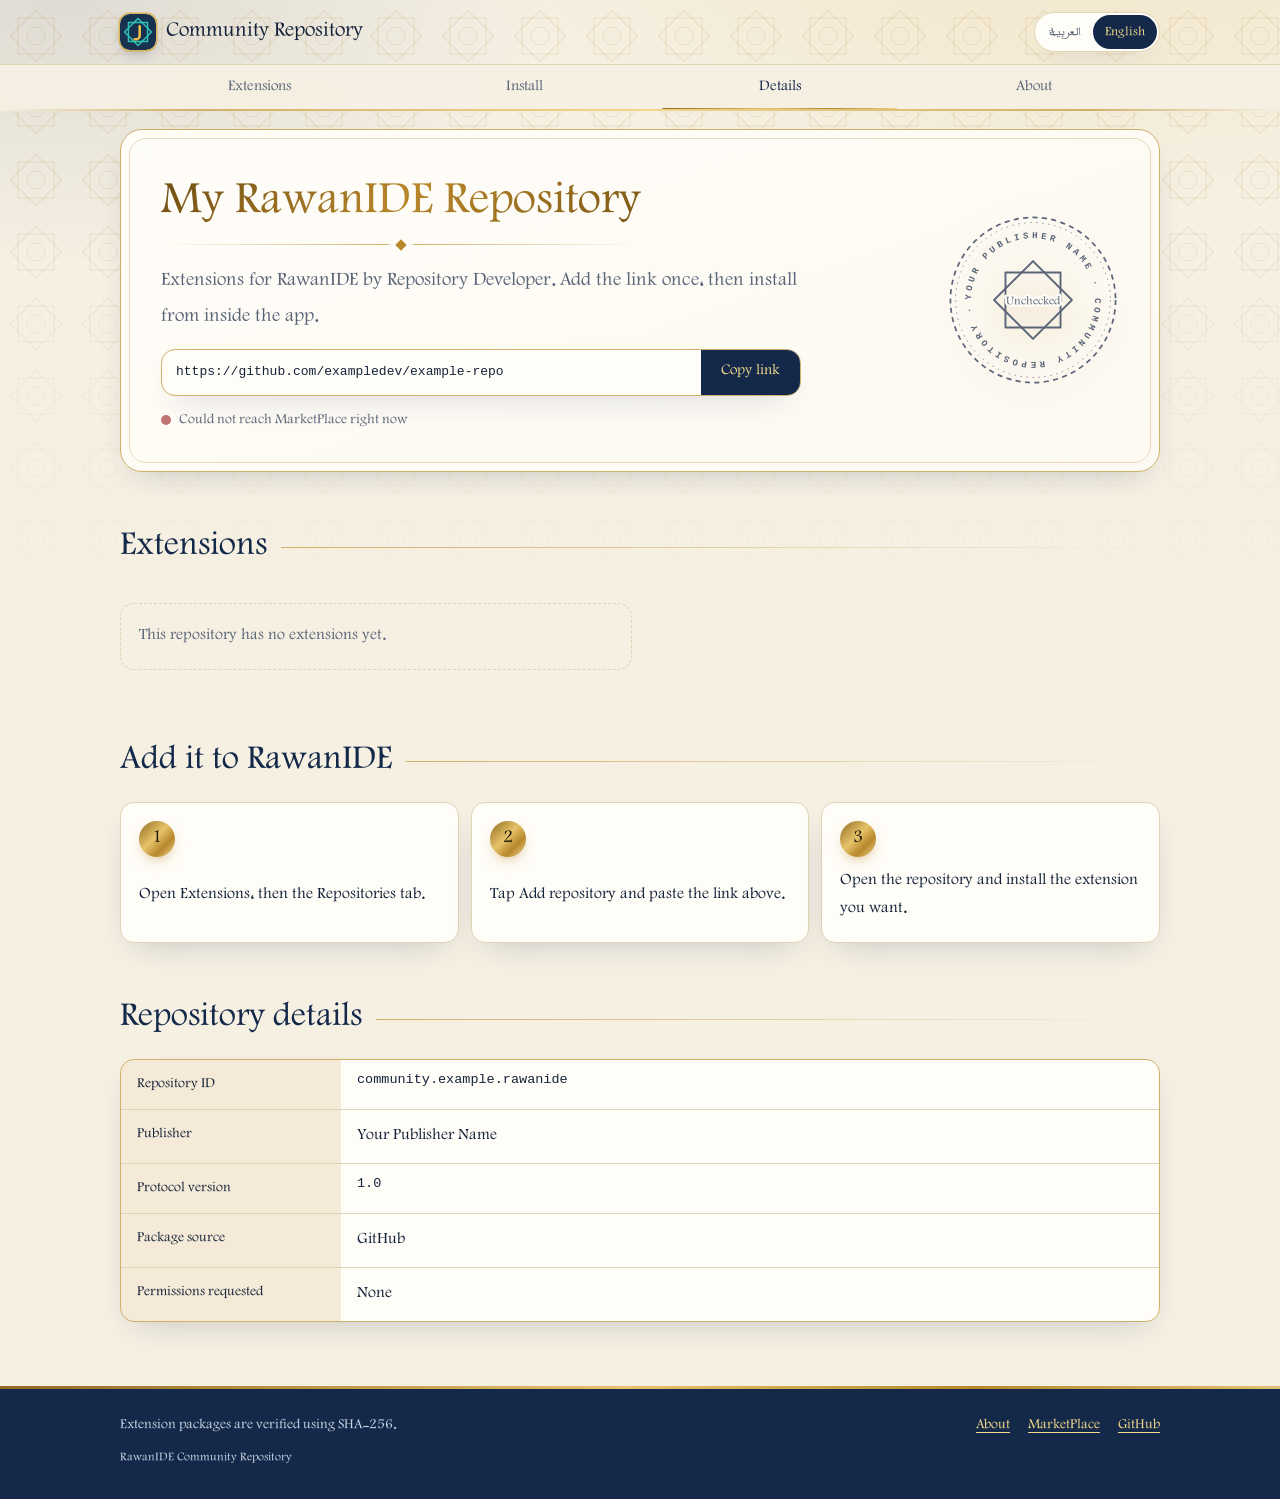
==== commit 7976f0d4: "update toml" ====
--- a/index.html
+++ b/index.html
@@ -78,6 +78,6 @@
     <small>RawanIDE Community Repository</small>
   </div>
 </footer>
-<!--DATA--><script type="application/json" id="data">{"repository":{"protocol":"1.0","id":"community.elhizazi1.rawanide-community-reposi.0626415a74733e9d","name":"My RawanIDE Repository","publisher":"Your Publisher Name","description":"My RawanIDE extensions.","homepageUrl":"https://elhizazi1.github.io/rawanide-community-repository-template/","repositoryUrl":"https://github.com/elhizazi1/rawanide-community-repository-template","icon":"https://raw.githubusercontent.com/elhizazi1/rawanide-community-repository-template/main/icon.svg","i18n":{"ar":{"name":"مستودع إضافاتي","description":"إضافاتي لتطبيق روان IDE."},"en":{"name":"My RawanIDE Repository","description":"My extensions for RawanIDE."}},"extensions":[]},"developer":{"schemaVersion":1,"name":"Your Publisher Name","repositoryName":"My RawanIDE Repository","description":"My RawanIDE extensions.","i18n":{"ar":{"name":"مستودع إضافاتي","description":"إضافاتي لتطبيق روان IDE."}},"avatarUrl":"assets/developer-avatar.svg","website":"","github":"","gitlab":"","email":"","defaultLanguage":"ar"}}</script><!--/DATA-->
+<!--DATA--><script type="application/json" id="data">{"repository":{"protocol":"1.0","id":"community.example.rawanide","name":"My RawanIDE Repository","publisher":"Your Publisher Name","description":"My RawanIDE extensions.","homepageUrl":"https://exampledev.github.io/example-repo/","repositoryUrl":"https://github.com/exampledev/example-repo","icon":"https://raw.githubusercontent.com/exampledev/example-repo/main/icon.svg","i18n":{"ar":{"name":"مستودع إضافاتي","description":"إضافاتي لتطبيق روان IDE."},"en":{"name":"My RawanIDE Repository","description":"My extensions for RawanIDE."}},"extensions":[]},"developer":{"schemaVersion":1,"name":"Your Publisher Name","repositoryName":"My RawanIDE Repository","description":"My RawanIDE extensions.","i18n":{"ar":{"name":"مستودع إضافاتي","description":"إضافاتي لتطبيق روان IDE."}},"avatarUrl":"assets/developer-avatar.svg","website":"","github":"","gitlab":"","email":"","defaultLanguage":"ar"}}</script><!--/DATA-->
 </body>
 </html>
